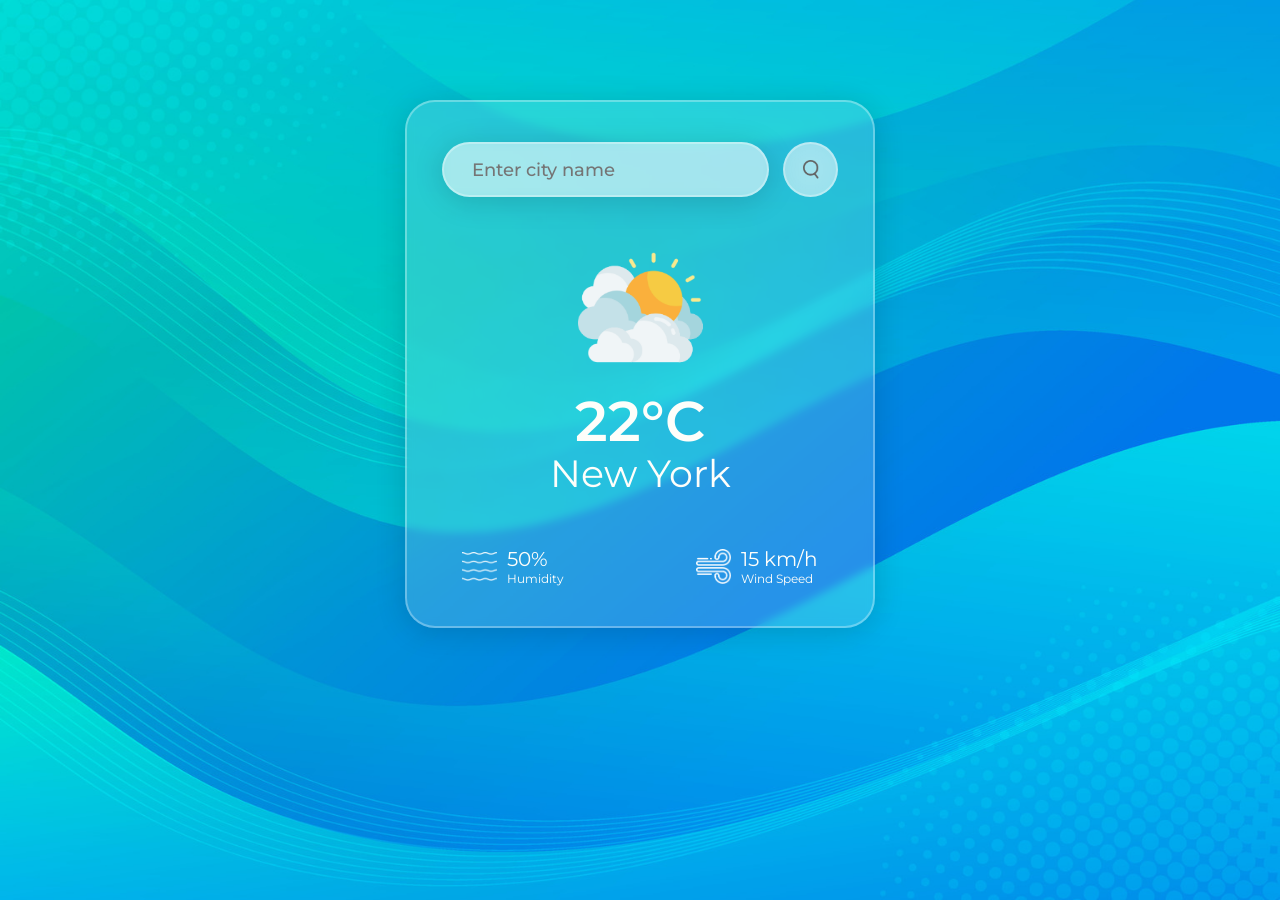
==== Project-01-weather-app/index.html @ 22158b28 "Creating a repository for JavaScript and adding a weather app project" ====
<html lang="en">
  <head>
    <meta charset="UTF-8" />
    <meta name="viewport" content="width=device-width, initial-scale=1.0" />
    <link rel="stylesheet" href="style.css" />
    <title>Weather App</title>

    <link rel="preconnect" href="https://fonts.googleapis.com" />
    <link rel="preconnect" href="https://fonts.gstatic.com" crossorigin />
    <link
      href="https://fonts.googleapis.com/css2?family=Montserrat:ital,wght@0,100..900;1,100..900&display=swap"
      rel="stylesheet"
    />
  </head>
  <body>
    <div class="weather-card">
      <div class="search-container">
        <input
          type="text"
          placeholder="Enter city name"
          spellcheck="false"
          class="inputElem-js"
        />
        <button class="searchButtonElem-js">
          <img src="images/search.png" alt="Search" class="search-icon" />
        </button>
      </div>
      <div class="weather-container">
        <img src="images/clouds.png" alt="Weather Icon" class="weather-icon weather-icon-js" />
        <h1 class="tempreture-js">22&deg;C</h1>
        <h2 class="city-js">New York</h2>
        <div class="weather-details">
          <div class="extra-details">
            <img src="images/humidity.png" alt="Humidity-js" />
            <div>
              <p class="humidity-percent humidity-js">50%</p>
              <p>Humidity</p>
            </div>
          </div>

          <div class="extra-details">
            <img src="images/wind.png" alt="Wind" />
            <div>
              <p class="wind-speed wind-js">15 km/h</p>
              <p>Wind Speed</p>
            </div>
          </div>
        </div>
      </div>
    </div>
    <script src="script.js"></script>
  </body>
</html>
---- Project-01-weather-app/style.css ----
* {
  margin: 0;
  padding: 0;
  font-family: "Montserrat", sans-serif;
  box-sizing: border-box;
  color: #fefefa;
}

body {
  background:
    url("images/background.jpg") center / cover no-repeat,
    linear-gradient(-225deg, #473b7b 0%, #3584a7 51%, #30d2be 100%);
}
p {
  font-size: 12px;
}

.weather-card {
  width: 90%;
  max-width: 470px;
  margin: 100px auto;
  border-radius: 30px;
  padding: 40px 35px;
  text-align: center;

  background: rgba(255, 255, 255, 0.15);
  box-shadow: 0 4px 30px rgba(0, 0, 0, 0.15);
  backdrop-filter: blur(4px);
  -webkit-backdrop-filter: blur(4px);
  border: 2px solid rgba(255, 255, 255, 0.3);
}

.search-container {
  width: 100%;
  display: flex;
  align-items: center;
  justify-content: center;
}

.search-container input {
  border: none;
  outline: none;
  background: rgba(255, 255, 255, 0.5);
  box-shadow: 0 4px 30px rgba(0, 0, 0, 0.15);
  backdrop-filter: blur(4px);
  -webkit-backdrop-filter: blur(4px);
  border: 2px solid rgba(255, 255, 255, 0.3);
  color: black;
  padding: 10px 28px;
  border-radius: 30px;
  flex: 1;
  height: 55px;
  margin-right: 14px;
  font-size: 18px;
  font-weight: 500;
}

.search-container button {
  border: 0;
  outline: 0;
  background: rgba(255, 255, 255, 0.5);
  backdrop-filter: blur(15px);
  -webkit-backdrop-filter: blur(15px);
  border: 2px solid rgba(255, 255, 255, 0.3);
  border-radius: 50%;
  width: 55px;
  height: 55px;
  cursor: pointer;
}

.search-container img {
  width: 16px;
}

.weather-icon {
  width: 160px;
  margin-top: 30px;
}

.weather-container h1 {
  font-size: 56px;
  font-weight: 600;
}

.weather-container h2 {
  font-size: 38px;
  font-weight: 400;
  margin-top: -5px;
}

.weather-details {
  display: flex;
  align-items: center;
  justify-content: space-between;
  padding: 0 20px;
  margin-top: 50px;
}

.extra-details {
  display: flex;
  align-items: center;
  text-align: left;
}

.extra-details img {
  width: 35px;
  margin-right: 10px;
}

.humidity-percent, .wind-speed {
  font-size: 20px;
}

7014e50539e009b6c717bc8adeae7e7b
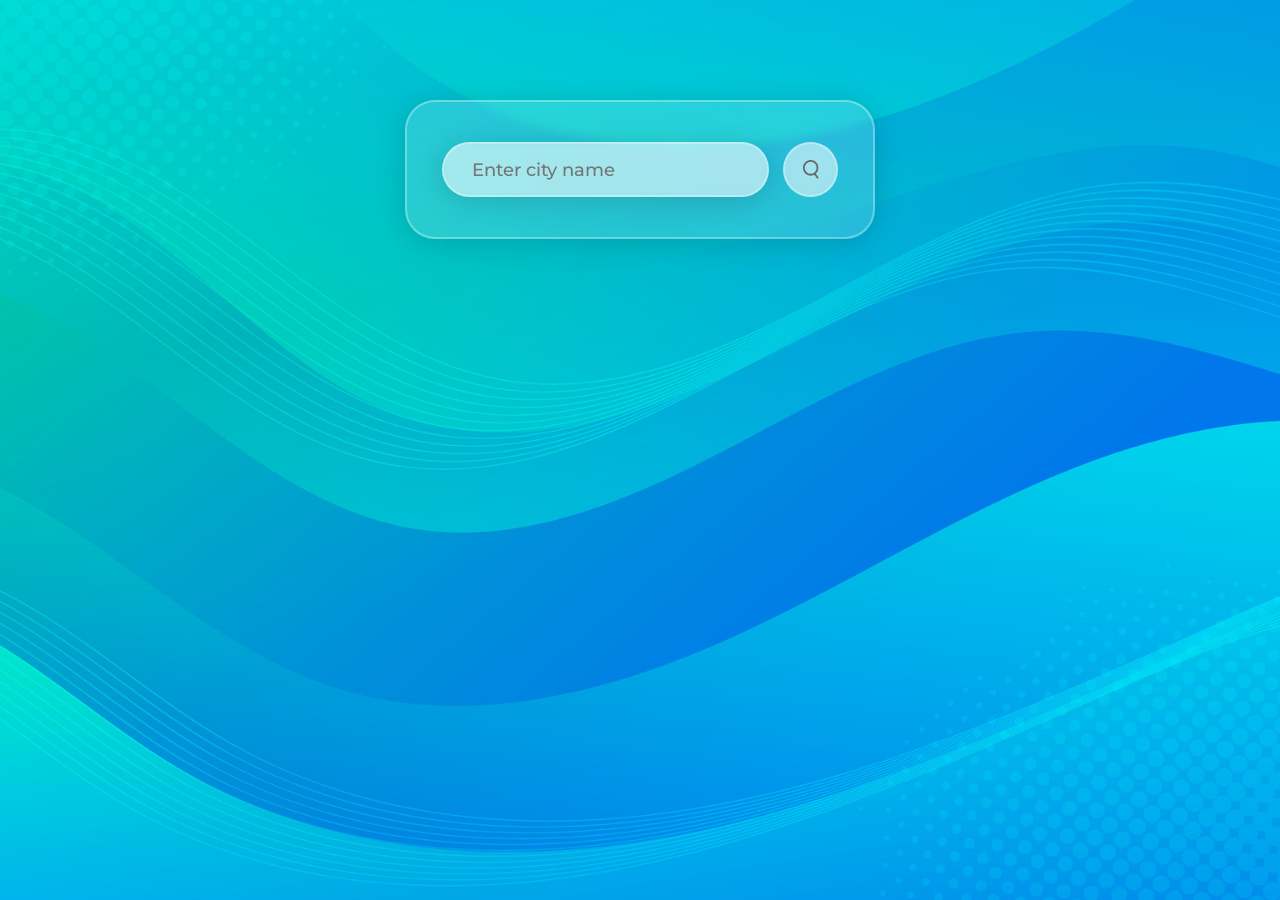
==== commit b04af1ac: "Hiding the weather container while user has not typed yet" ====
--- a/Project-01-weather-app/index.html
+++ b/Project-01-weather-app/index.html
@@ -25,7 +25,7 @@
           <img src="images/search.png" alt="Search" class="search-icon" />
         </button>
       </div>
-      <div class="weather-container">
+      <div class="weather-container weather-container-js">
         <img src="images/clouds.png" alt="Weather Icon" class="weather-icon weather-icon-js" />
         <h1 class="tempreture-js">22&deg;C</h1>
         <h2 class="city-js">New York</h2>
--- a/Project-01-weather-app/style.css
+++ b/Project-01-weather-app/style.css
@@ -111,4 +111,6 @@
   font-size: 20px;
 }
 
-7014e50539e009b6c717bc8adeae7e7b+.weather-container {
+  display: none;
+}
